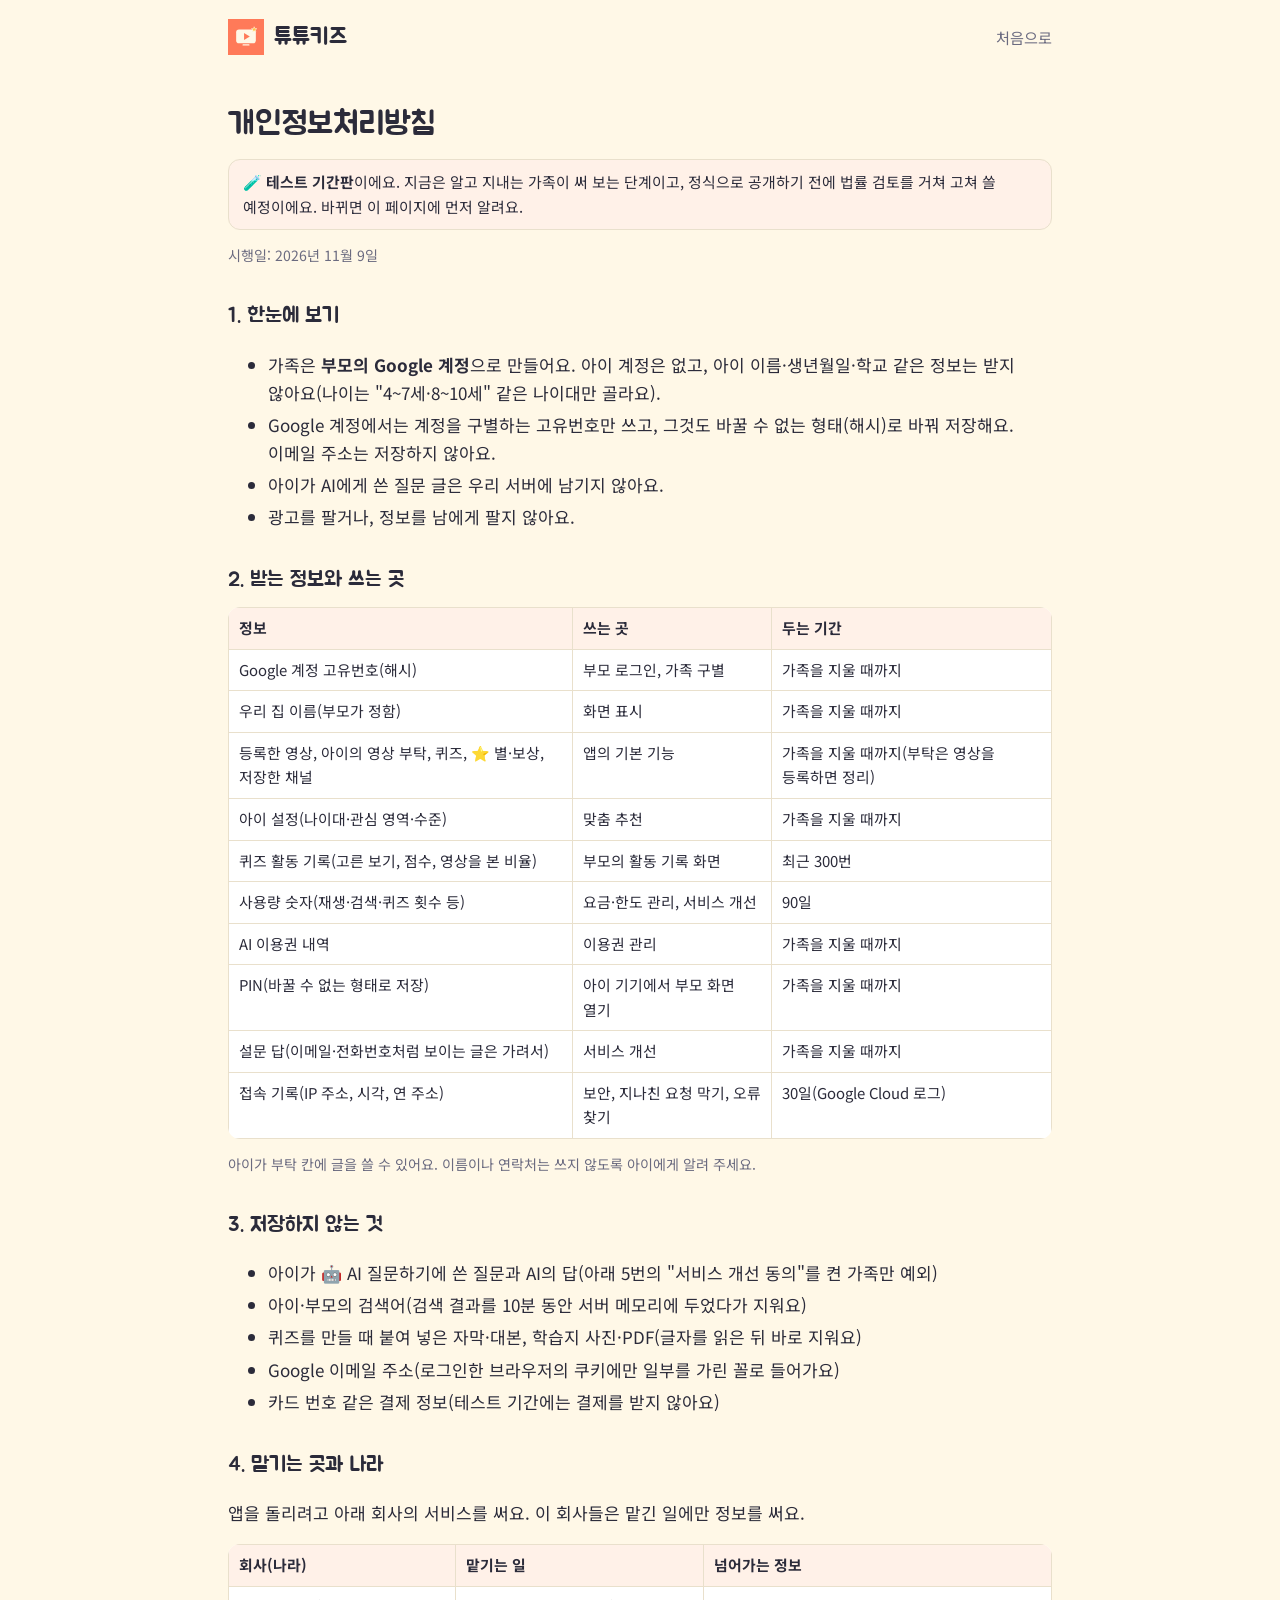
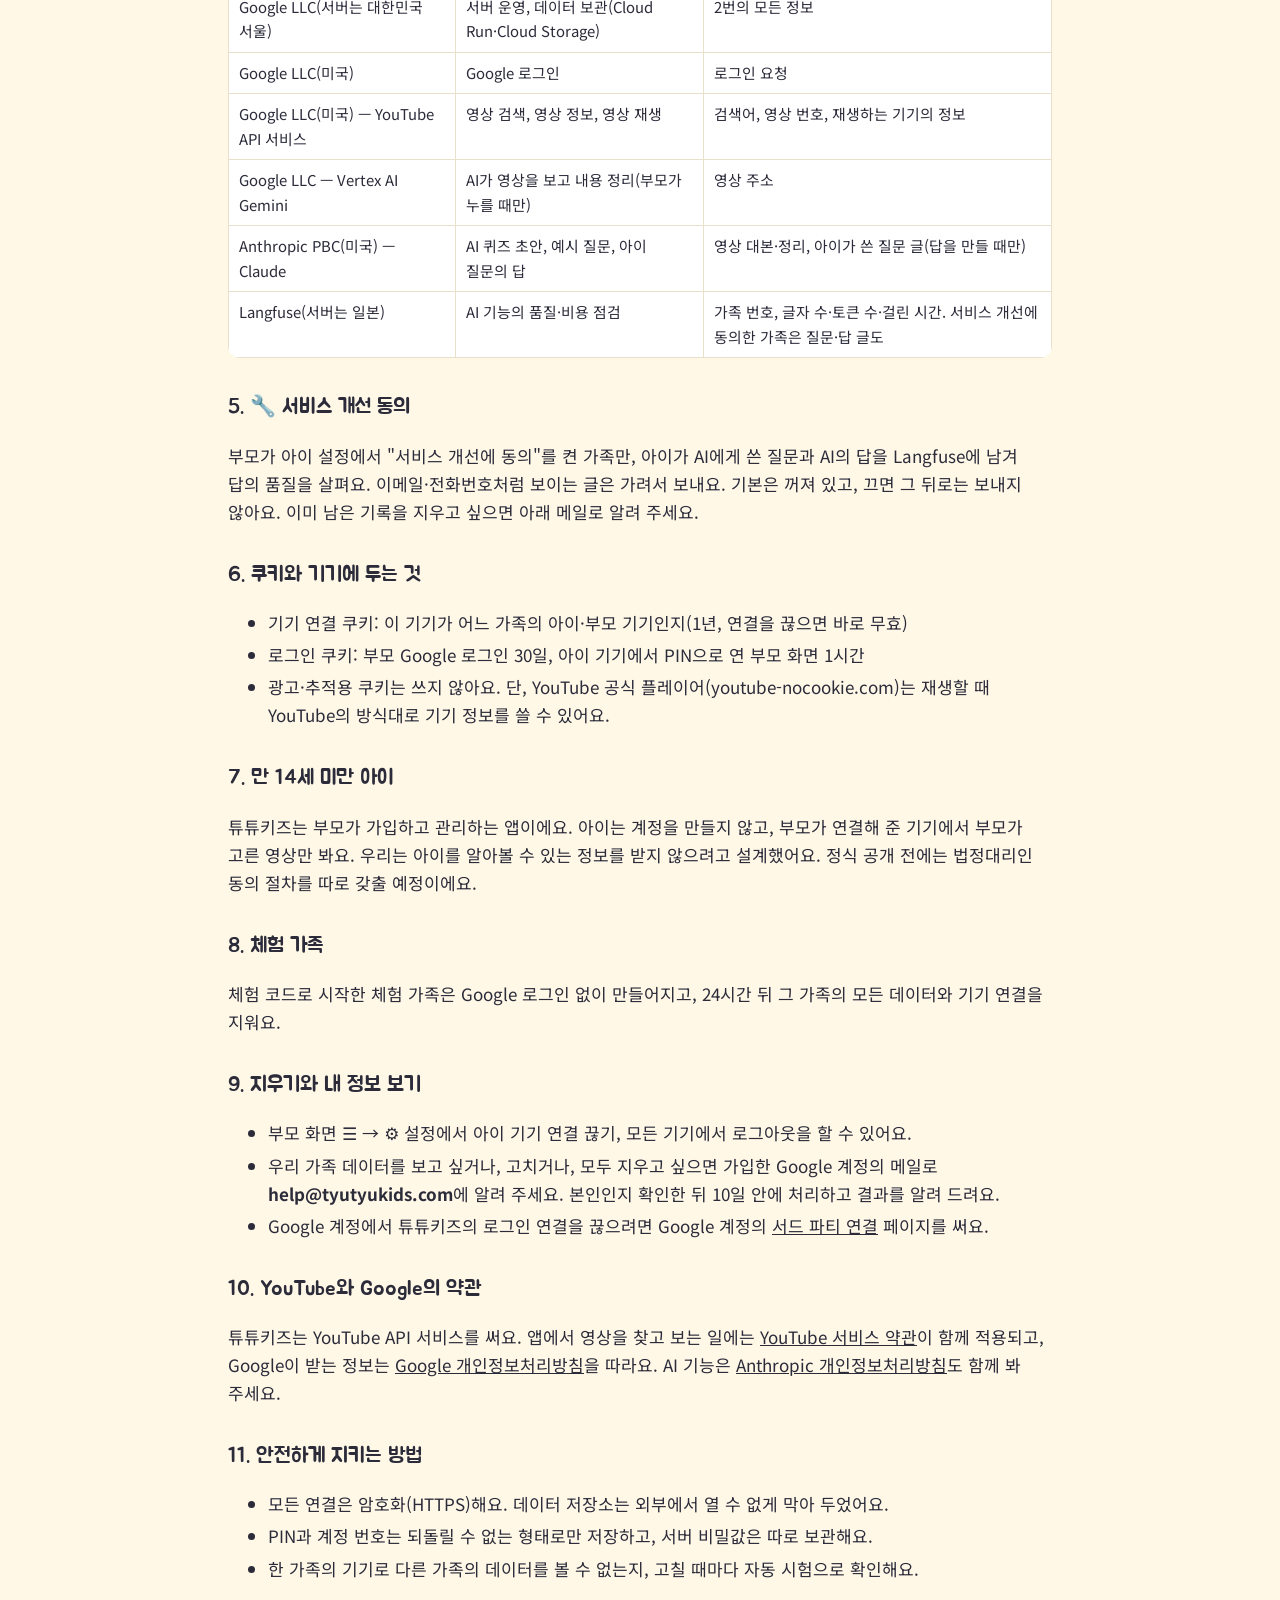
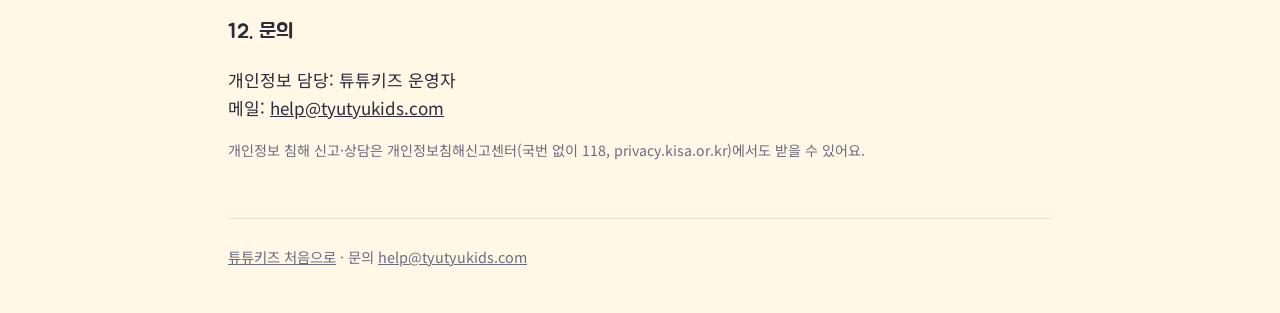
==== privacy.html @ 61600794 "튜튜키즈 홈페이지와 개인정보처리방침(테스트 기간판) - index.html: 소개, 기능, 시작하는 법, 앱처럼 두기, 무료 기능, 우리 채널 - privacy.html: 받는 정" ====
<!doctype html>
<html lang="ko">
<head>
<meta charset="utf-8">
<meta name="viewport" content="width=device-width, initial-scale=1, viewport-fit=cover">
<title>튜튜키즈 개인정보처리방침</title>
<meta name="description" content="튜튜키즈가 어떤 정보를 왜 받고, 얼마나 두며, 누구에게 맡기는지 적은 문서예요.">
<link rel="icon" href="icon.svg" type="image/svg+xml">
<link rel="preconnect" href="https://fonts.googleapis.com">
<link rel="preconnect" href="https://fonts.gstatic.com" crossorigin>
<link rel="stylesheet" href="https://fonts.googleapis.com/css2?family=Jua&family=Noto+Sans+KR:wght@400;700&display=swap">
<link rel="stylesheet" href="style.css">
</head>
<body>
<div class="wrap doc">
  <header class="topbar">
    <a class="brand" href="./"><img src="icon.svg" alt="">튜튜키즈</a>
    <nav><a href="./">처음으로</a></nav>
  </header>

  <h1>개인정보처리방침</h1>
  <p class="notice">🧪 <b>테스트 기간판</b>이에요. 지금은 알고 지내는 가족이 써 보는 단계이고, 정식으로 공개하기 전에 법률 검토를 거쳐 고쳐 쓸 예정이에요. 바뀌면 이 페이지에 먼저 알려요.</p>
  <p class="small">시행일: 2026년 11월 9일</p>

  <h2>1. 한눈에 보기</h2>
  <ul class="plain">
    <li>가족은 <b>부모의 Google 계정</b>으로 만들어요. 아이 계정은 없고, 아이 이름·생년월일·학교 같은 정보는 받지 않아요(나이는 "4~7세·8~10세" 같은 나이대만 골라요).</li>
    <li>Google 계정에서는 계정을 구별하는 고유번호만 쓰고, 그것도 바꿀 수 없는 형태(해시)로 바꿔 저장해요. 이메일 주소는 저장하지 않아요.</li>
    <li>아이가 AI에게 쓴 질문 글은 우리 서버에 남기지 않아요.</li>
    <li>광고를 팔거나, 정보를 남에게 팔지 않아요.</li>
  </ul>

  <h2>2. 받는 정보와 쓰는 곳</h2>
  <div class="table"><table>
    <tr><th>정보</th><th>쓰는 곳</th><th>두는 기간</th></tr>
    <tr><td>Google 계정 고유번호(해시)</td><td>부모 로그인, 가족 구별</td><td>가족을 지울 때까지</td></tr>
    <tr><td>우리 집 이름(부모가 정함)</td><td>화면 표시</td><td>가족을 지울 때까지</td></tr>
    <tr><td>등록한 영상, 아이의 영상 부탁, 퀴즈, ⭐ 별·보상, 저장한 채널</td><td>앱의 기본 기능</td><td>가족을 지울 때까지(부탁은 영상을 등록하면 정리)</td></tr>
    <tr><td>아이 설정(나이대·관심 영역·수준)</td><td>맞춤 추천</td><td>가족을 지울 때까지</td></tr>
    <tr><td>퀴즈 활동 기록(고른 보기, 점수, 영상을 본 비율)</td><td>부모의 활동 기록 화면</td><td>최근 300번</td></tr>
    <tr><td>사용량 숫자(재생·검색·퀴즈 횟수 등)</td><td>요금·한도 관리, 서비스 개선</td><td>90일</td></tr>
    <tr><td>AI 이용권 내역</td><td>이용권 관리</td><td>가족을 지울 때까지</td></tr>
    <tr><td>PIN(바꿀 수 없는 형태로 저장)</td><td>아이 기기에서 부모 화면 열기</td><td>가족을 지울 때까지</td></tr>
    <tr><td>설문 답(이메일·전화번호처럼 보이는 글은 가려서)</td><td>서비스 개선</td><td>가족을 지울 때까지</td></tr>
    <tr><td>접속 기록(IP 주소, 시각, 연 주소)</td><td>보안, 지나친 요청 막기, 오류 찾기</td><td>30일(Google Cloud 로그)</td></tr>
  </table></div>
  <p class="small">아이가 부탁 칸에 글을 쓸 수 있어요. 이름이나 연락처는 쓰지 않도록 아이에게 알려 주세요.</p>

  <h2>3. 저장하지 않는 것</h2>
  <ul class="plain">
    <li>아이가 🤖 AI 질문하기에 쓴 질문과 AI의 답(아래 5번의 "서비스 개선 동의"를 켠 가족만 예외)</li>
    <li>아이·부모의 검색어(검색 결과를 10분 동안 서버 메모리에 두었다가 지워요)</li>
    <li>퀴즈를 만들 때 붙여 넣은 자막·대본, 학습지 사진·PDF(글자를 읽은 뒤 바로 지워요)</li>
    <li>Google 이메일 주소(로그인한 브라우저의 쿠키에만 일부를 가린 꼴로 들어가요)</li>
    <li>카드 번호 같은 결제 정보(테스트 기간에는 결제를 받지 않아요)</li>
  </ul>

  <h2>4. 맡기는 곳과 나라</h2>
  <p>앱을 돌리려고 아래 회사의 서비스를 써요. 이 회사들은 맡긴 일에만 정보를 써요.</p>
  <div class="table"><table>
    <tr><th>회사(나라)</th><th>맡기는 일</th><th>넘어가는 정보</th></tr>
    <tr><td>Google LLC(서버는 대한민국 서울)</td><td>서버 운영, 데이터 보관(Cloud Run·Cloud Storage)</td><td>2번의 모든 정보</td></tr>
    <tr><td>Google LLC(미국)</td><td>Google 로그인</td><td>로그인 요청</td></tr>
    <tr><td>Google LLC(미국) — YouTube API 서비스</td><td>영상 검색, 영상 정보, 영상 재생</td><td>검색어, 영상 번호, 재생하는 기기의 정보</td></tr>
    <tr><td>Google LLC — Vertex AI Gemini</td><td>AI가 영상을 보고 내용 정리(부모가 누를 때만)</td><td>영상 주소</td></tr>
    <tr><td>Anthropic PBC(미국) — Claude</td><td>AI 퀴즈 초안, 예시 질문, 아이 질문의 답</td><td>영상 대본·정리, 아이가 쓴 질문 글(답을 만들 때만)</td></tr>
    <tr><td>Langfuse(서버는 일본)</td><td>AI 기능의 품질·비용 점검</td><td>가족 번호, 글자 수·토큰 수·걸린 시간. 서비스 개선에 동의한 가족은 질문·답 글도</td></tr>
  </table></div>

  <h2>5. 🔧 서비스 개선 동의</h2>
  <p>부모가 아이 설정에서 "서비스 개선에 동의"를 켠 가족만, 아이가 AI에게 쓴 질문과 AI의 답을 Langfuse에 남겨 답의 품질을 살펴요. 이메일·전화번호처럼 보이는 글은 가려서 보내요. 기본은 꺼져 있고, 끄면 그 뒤로는 보내지 않아요. 이미 남은 기록을 지우고 싶으면 아래 메일로 알려 주세요.</p>

  <h2>6. 쿠키와 기기에 두는 것</h2>
  <ul class="plain">
    <li>기기 연결 쿠키: 이 기기가 어느 가족의 아이·부모 기기인지(1년, 연결을 끊으면 바로 무효)</li>
    <li>로그인 쿠키: 부모 Google 로그인 30일, 아이 기기에서 PIN으로 연 부모 화면 1시간</li>
    <li>광고·추적용 쿠키는 쓰지 않아요. 단, YouTube 공식 플레이어(youtube-nocookie.com)는 재생할 때 YouTube의 방식대로 기기 정보를 쓸 수 있어요.</li>
  </ul>

  <h2>7. 만 14세 미만 아이</h2>
  <p>튜튜키즈는 부모가 가입하고 관리하는 앱이에요. 아이는 계정을 만들지 않고, 부모가 연결해 준 기기에서 부모가 고른 영상만 봐요. 우리는 아이를 알아볼 수 있는 정보를 받지 않으려고 설계했어요. 정식 공개 전에는 법정대리인 동의 절차를 따로 갖출 예정이에요.</p>

  <h2>8. 체험 가족</h2>
  <p>체험 코드로 시작한 체험 가족은 Google 로그인 없이 만들어지고, 24시간 뒤 그 가족의 모든 데이터와 기기 연결을 지워요.</p>

  <h2>9. 지우기와 내 정보 보기</h2>
  <ul class="plain">
    <li>부모 화면 ☰ → ⚙ 설정에서 아이 기기 연결 끊기, 모든 기기에서 로그아웃을 할 수 있어요.</li>
    <li>우리 가족 데이터를 보고 싶거나, 고치거나, 모두 지우고 싶으면 가입한 Google 계정의 메일로 <b>help@tyutyukids.com</b>에 알려 주세요. 본인인지 확인한 뒤 10일 안에 처리하고 결과를 알려 드려요.</li>
    <li>Google 계정에서 튜튜키즈의 로그인 연결을 끊으려면 Google 계정의 <a href="https://myaccount.google.com/connections">서드 파티 연결</a> 페이지를 써요.</li>
  </ul>

  <h2>10. YouTube와 Google의 약관</h2>
  <p>튜튜키즈는 YouTube API 서비스를 써요. 앱에서 영상을 찾고 보는 일에는 <a href="https://www.youtube.com/t/terms">YouTube 서비스 약관</a>이 함께 적용되고, Google이 받는 정보는 <a href="https://policies.google.com/privacy">Google 개인정보처리방침</a>을 따라요. AI 기능은 <a href="https://www.anthropic.com/legal/privacy">Anthropic 개인정보처리방침</a>도 함께 봐 주세요.</p>

  <h2>11. 안전하게 지키는 방법</h2>
  <ul class="plain">
    <li>모든 연결은 암호화(HTTPS)해요. 데이터 저장소는 외부에서 열 수 없게 막아 두었어요.</li>
    <li>PIN과 계정 번호는 되돌릴 수 없는 형태로만 저장하고, 서버 비밀값은 따로 보관해요.</li>
    <li>한 가족의 기기로 다른 가족의 데이터를 볼 수 없는지, 고칠 때마다 자동 시험으로 확인해요.</li>
  </ul>

  <h2>12. 문의</h2>
  <p>개인정보 담당: 튜튜키즈 운영자<br>메일: <a href="mailto:help@tyutyukids.com">help@tyutyukids.com</a></p>
  <p class="small">개인정보 침해 신고·상담은 개인정보침해신고센터(국번 없이 118, privacy.kisa.or.kr)에서도 받을 수 있어요.</p>

  <footer>
    <p><a href="./">튜튜키즈 처음으로</a> · 문의 <a href="mailto:help@tyutyukids.com">help@tyutyukids.com</a></p>
  </footer>
</div>
</body>
</html>
---- style.css ----
:root {
  --bg: #fff8e7;
  --card: #ffffff;
  --ink: #2b2b3a;
  --muted: #6b6b80;
  --line: #e9e0cc;
  --accent: #ff7a59;
  --accent-ink: #ffffff;
  --ok: #2f8f55;
  --soft: #fff1e8;
}
@media (prefers-color-scheme: dark) {
  :root {
    --bg: #1b1b26;
    --card: #272736;
    --ink: #f2f2f7;
    --muted: #a5a5bb;
    --line: #3a3a4e;
    --ok: #6fd39a;
    --soft: #33283a;
  }
}
* { box-sizing: border-box; }
html { -webkit-text-size-adjust: 100%; }
body {
  margin: 0;
  background: var(--bg);
  color: var(--ink);
  font-family: "Noto Sans KR", system-ui, -apple-system, sans-serif;
  font-size: 17px;
  line-height: 1.65;
  word-break: keep-all;
}
a { color: inherit; }
.wrap { max-width: 860px; margin: 0 auto; padding: 0 max(18px, env(safe-area-inset-left, 0px)) 0 max(18px, env(safe-area-inset-right, 0px)); }
.topbar { display: flex; align-items: center; justify-content: space-between; gap: 12px; padding: 18px 0; }
.brand { display: flex; align-items: center; gap: 10px; font-family: "Jua", "Noto Sans KR", sans-serif; font-size: 1.45rem; text-decoration: none; }
.brand img { width: 36px; height: 36px; }
.topbar nav { display: flex; gap: 14px; font-size: 0.95rem; color: var(--muted); }
.topbar nav a { text-decoration: none; }
.notice { margin: 4px 0 0; padding: 10px 14px; border-radius: 12px; background: var(--soft); border: 1px solid var(--line); font-size: 0.93rem; }
.hero { padding: 34px 0 10px; }
.hero h1 { font-family: "Jua", "Noto Sans KR", sans-serif; font-weight: 400; font-size: clamp(2rem, 6vw, 3rem); line-height: 1.2; margin: 0 0 12px; text-wrap: balance; }
.hero p { margin: 0 0 18px; max-width: 38em; color: var(--ink); }
.buttons { display: flex; flex-wrap: wrap; gap: 10px; margin: 18px 0 6px; }
.btn { display: inline-block; padding: 12px 20px; border-radius: 999px; font-weight: 700; text-decoration: none; border: 2px solid var(--accent); }
.btn.primary { background: var(--accent); color: var(--accent-ink); }
.btn.ghost { color: var(--accent); background: transparent; }
.small { font-size: 0.88rem; color: var(--muted); }
h2 { font-family: "Jua", "Noto Sans KR", sans-serif; font-weight: 400; font-size: 1.7rem; margin: 44px 0 14px; }
.grid { display: grid; grid-template-columns: repeat(auto-fit, minmax(230px, 1fr)); gap: 14px; }
.card { background: var(--card); border: 1px solid var(--line); border-radius: 18px; padding: 18px; min-width: 0; }
.card h3 { margin: 0 0 6px; font-size: 1.05rem; }
.card p { margin: 0; color: var(--muted); font-size: 0.95rem; }
.card .ico { font-size: 1.6rem; line-height: 1; display: block; margin-bottom: 8px; }
.steps { counter-reset: step; list-style: none; padding: 0; margin: 0; display: grid; gap: 10px; }
.steps li { counter-increment: step; position: relative; background: var(--card); border: 1px solid var(--line); border-radius: 16px; padding: 14px 16px 14px 56px; }
.steps li::before { content: counter(step); position: absolute; left: 16px; top: 14px; width: 28px; height: 28px; border-radius: 50%; background: var(--accent); color: var(--accent-ink); font-weight: 700; display: grid; place-items: center; font-size: 0.95rem; }
.steps b { display: block; }
.steps span { color: var(--muted); font-size: 0.95rem; }
.two { display: grid; grid-template-columns: repeat(auto-fit, minmax(260px, 1fr)); gap: 14px; }
.free li, .plain li { margin: 4px 0; }
footer { margin: 56px 0 0; padding: 22px 0 40px; border-top: 1px solid var(--line); color: var(--muted); font-size: 0.9rem; }
footer p { margin: 4px 0; }
/* 개인정보처리방침 */
.doc h1 { font-family: "Jua", "Noto Sans KR", sans-serif; font-weight: 400; font-size: 2rem; margin: 24px 0 8px; }
.doc h2 { font-size: 1.3rem; margin: 32px 0 10px; }
.doc table { width: 100%; border-collapse: collapse; font-size: 0.93rem; background: var(--card); }
.doc th, .doc td { border: 1px solid var(--line); padding: 8px 10px; text-align: left; vertical-align: top; }
.doc th { background: var(--soft); }
.table { overflow-x: auto; border-radius: 12px; }
@media (max-width: 520px) {
  .topbar nav { display: none; }
  .steps li { padding-left: 50px; }
}
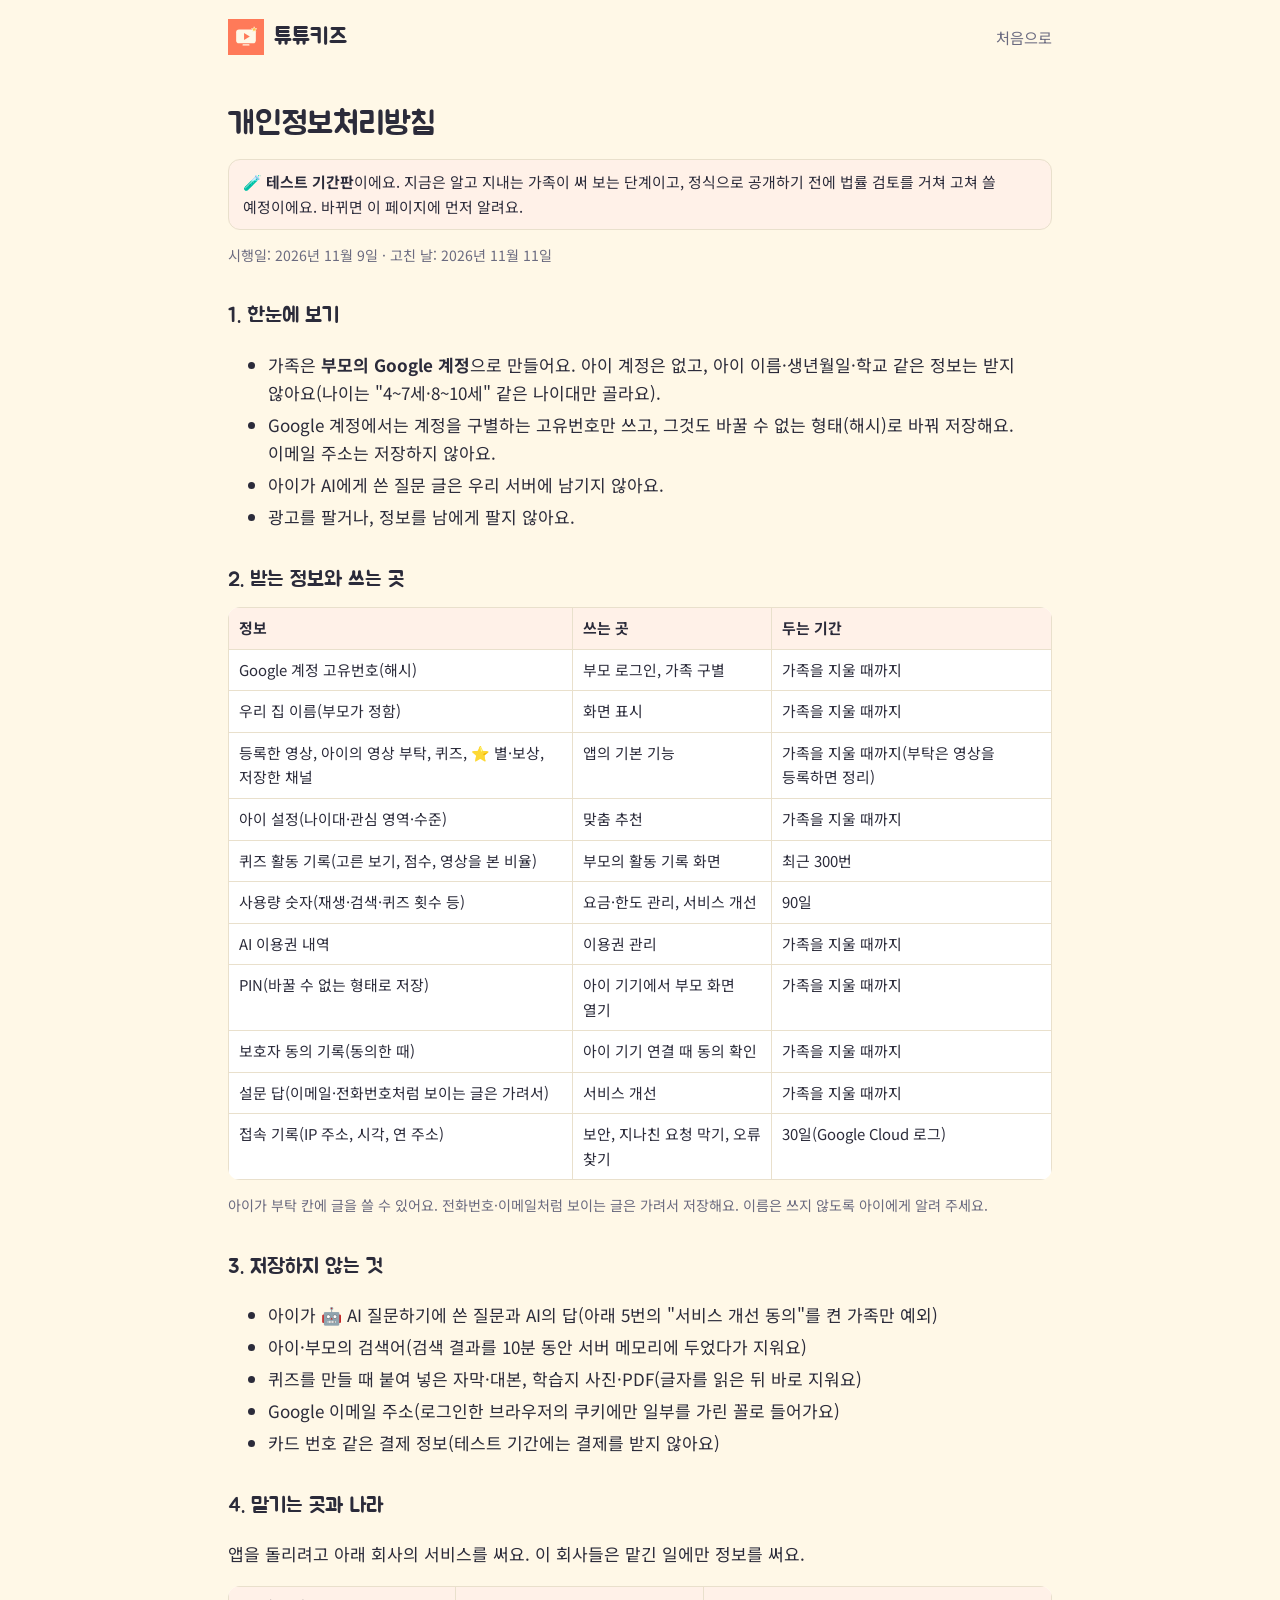
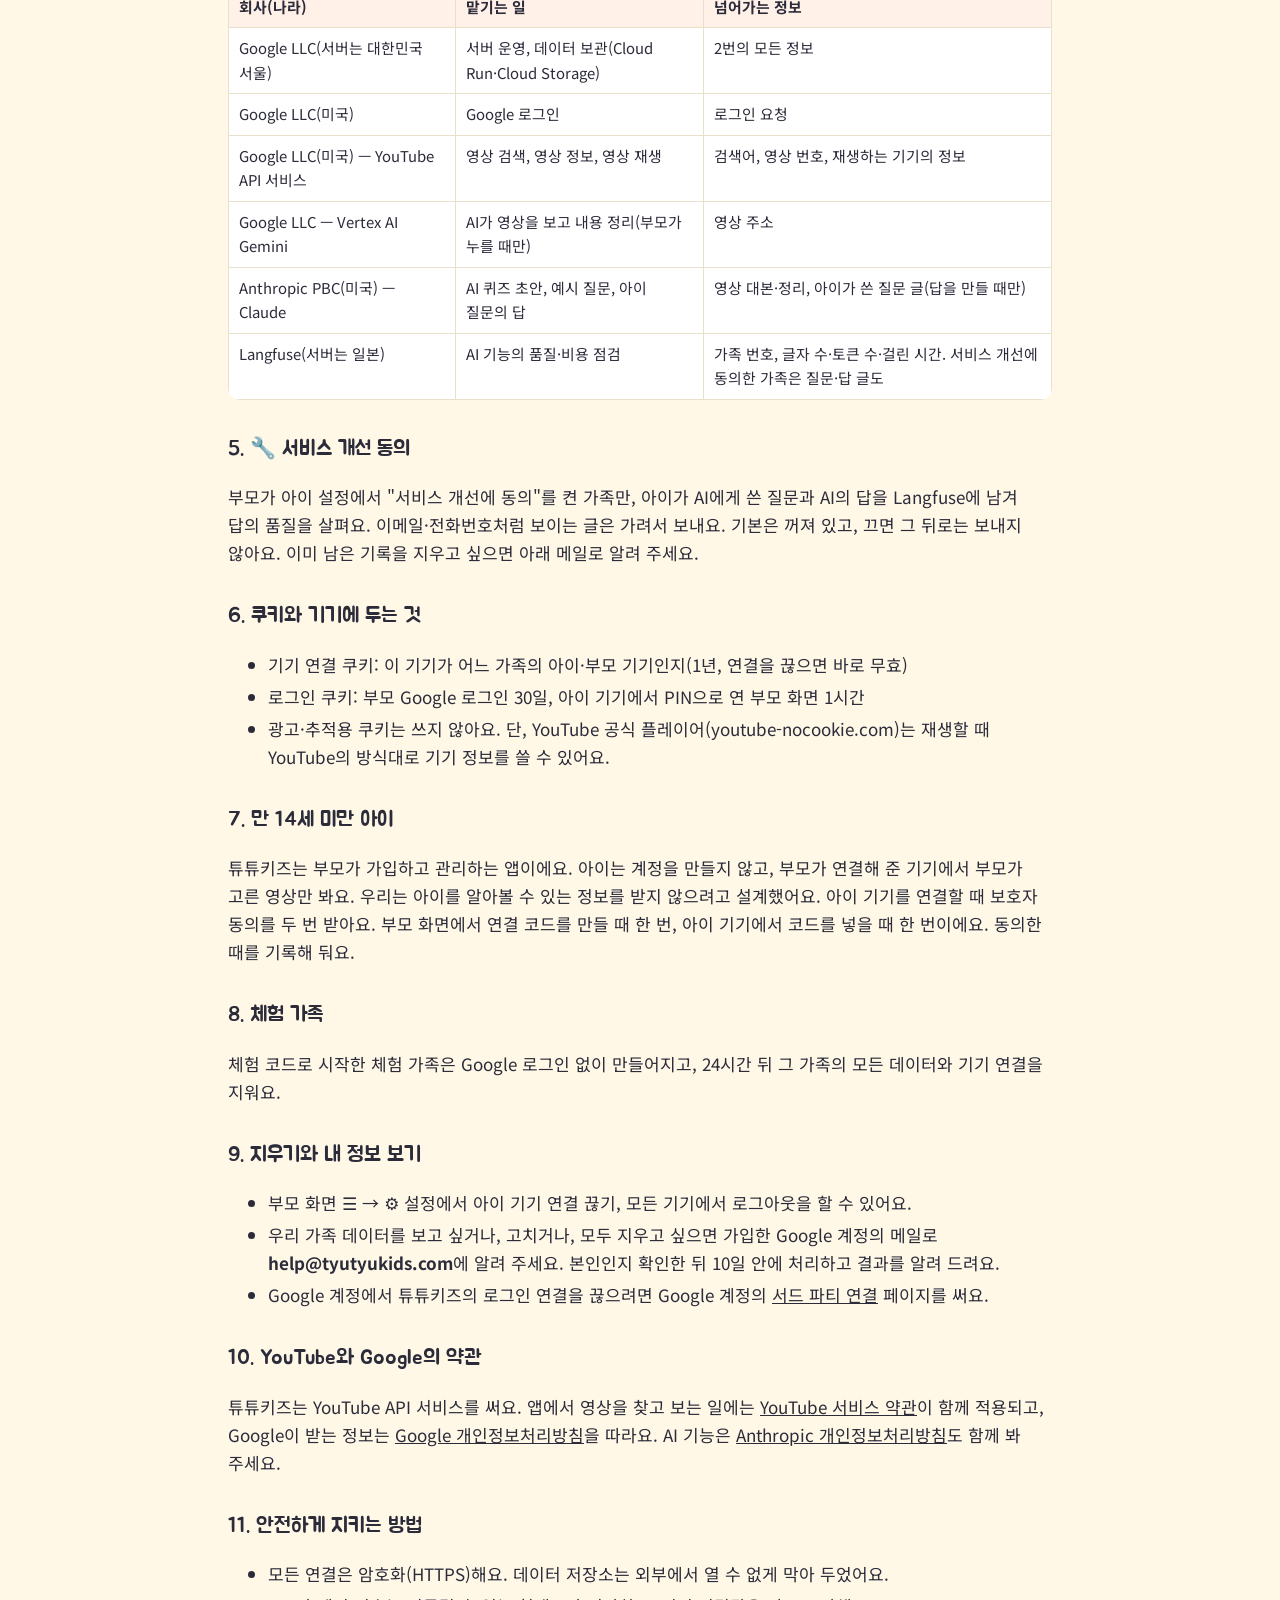
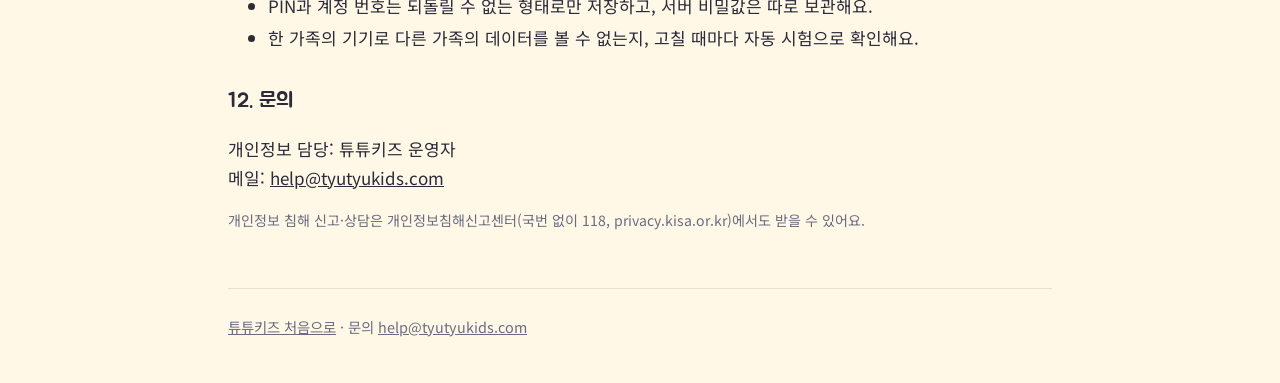
==== commit 88251309: "개인정보처리방침: 보호자 동의(아이 기기 연결 때 두 번)와 부탁 글 연락처 가림 Co-Authored-By: Claude Opus 5.5 <noreply@anthropic.com" ====
--- a/privacy.html
+++ b/privacy.html
@@ -20,7 +20,7 @@
 
   <h1>개인정보처리방침</h1>
   <p class="notice">🧪 <b>테스트 기간판</b>이에요. 지금은 알고 지내는 가족이 써 보는 단계이고, 정식으로 공개하기 전에 법률 검토를 거쳐 고쳐 쓸 예정이에요. 바뀌면 이 페이지에 먼저 알려요.</p>
-  <p class="small">시행일: 2026년 11월 9일</p>
+  <p class="small">시행일: 2026년 11월 9일 · 고친 날: 2026년 11월 11일</p>
 
   <h2>1. 한눈에 보기</h2>
   <ul class="plain">
@@ -41,10 +41,11 @@
     <tr><td>사용량 숫자(재생·검색·퀴즈 횟수 등)</td><td>요금·한도 관리, 서비스 개선</td><td>90일</td></tr>
     <tr><td>AI 이용권 내역</td><td>이용권 관리</td><td>가족을 지울 때까지</td></tr>
     <tr><td>PIN(바꿀 수 없는 형태로 저장)</td><td>아이 기기에서 부모 화면 열기</td><td>가족을 지울 때까지</td></tr>
+    <tr><td>보호자 동의 기록(동의한 때)</td><td>아이 기기 연결 때 동의 확인</td><td>가족을 지울 때까지</td></tr>
     <tr><td>설문 답(이메일·전화번호처럼 보이는 글은 가려서)</td><td>서비스 개선</td><td>가족을 지울 때까지</td></tr>
     <tr><td>접속 기록(IP 주소, 시각, 연 주소)</td><td>보안, 지나친 요청 막기, 오류 찾기</td><td>30일(Google Cloud 로그)</td></tr>
   </table></div>
-  <p class="small">아이가 부탁 칸에 글을 쓸 수 있어요. 이름이나 연락처는 쓰지 않도록 아이에게 알려 주세요.</p>
+  <p class="small">아이가 부탁 칸에 글을 쓸 수 있어요. 전화번호·이메일처럼 보이는 글은 가려서 저장해요. 이름은 쓰지 않도록 아이에게 알려 주세요.</p>
 
   <h2>3. 저장하지 않는 것</h2>
   <ul class="plain">
@@ -78,7 +79,7 @@
   </ul>
 
   <h2>7. 만 14세 미만 아이</h2>
-  <p>튜튜키즈는 부모가 가입하고 관리하는 앱이에요. 아이는 계정을 만들지 않고, 부모가 연결해 준 기기에서 부모가 고른 영상만 봐요. 우리는 아이를 알아볼 수 있는 정보를 받지 않으려고 설계했어요. 정식 공개 전에는 법정대리인 동의 절차를 따로 갖출 예정이에요.</p>
+  <p>튜튜키즈는 부모가 가입하고 관리하는 앱이에요. 아이는 계정을 만들지 않고, 부모가 연결해 준 기기에서 부모가 고른 영상만 봐요. 우리는 아이를 알아볼 수 있는 정보를 받지 않으려고 설계했어요. 아이 기기를 연결할 때 보호자 동의를 두 번 받아요. 부모 화면에서 연결 코드를 만들 때 한 번, 아이 기기에서 코드를 넣을 때 한 번이에요. 동의한 때를 기록해 둬요.</p>
 
   <h2>8. 체험 가족</h2>
   <p>체험 코드로 시작한 체험 가족은 Google 로그인 없이 만들어지고, 24시간 뒤 그 가족의 모든 데이터와 기기 연결을 지워요.</p>
